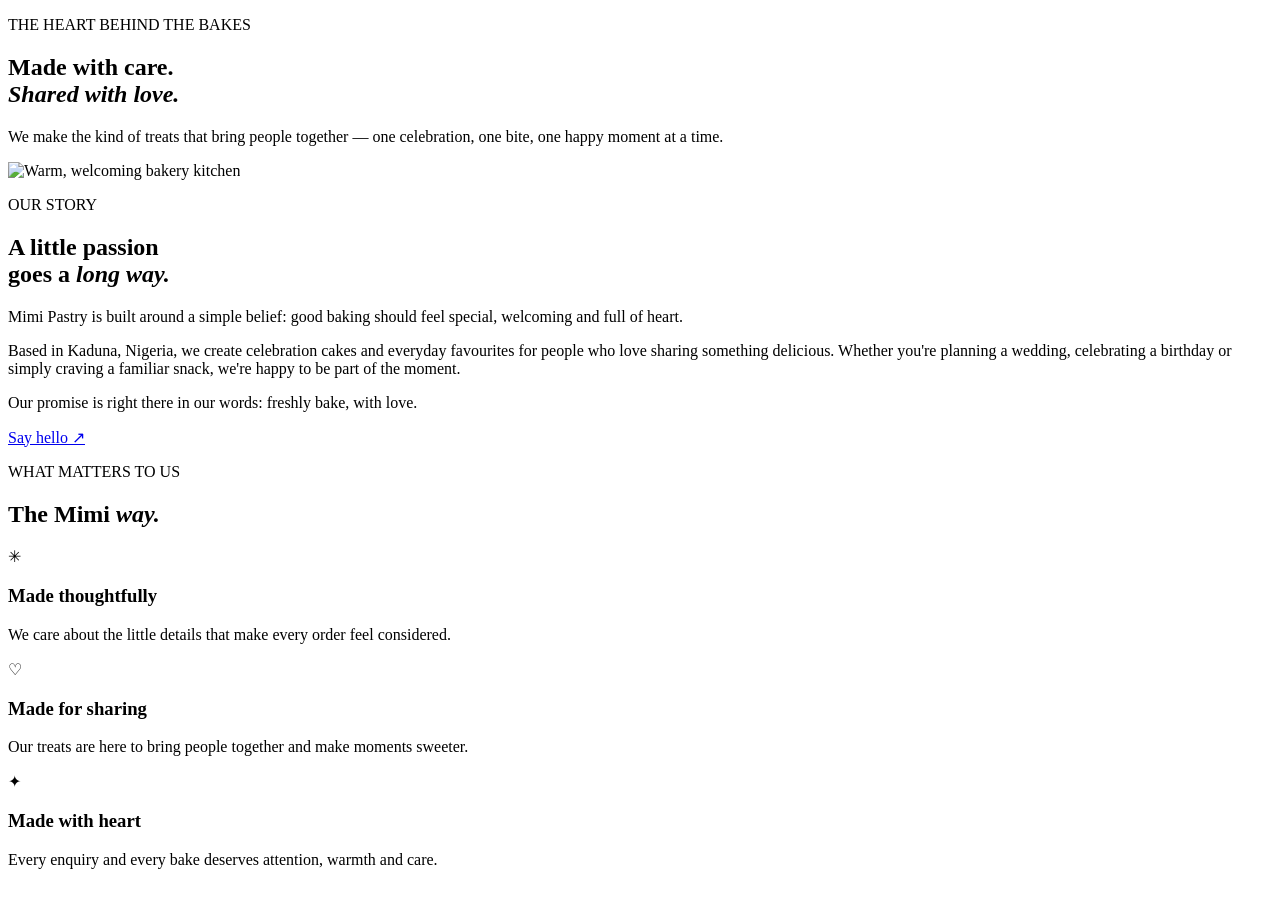
==== about.html @ 94906a31 "Build Mimi Pastry website: about.html" ====
<!doctype html><html lang="en"><head><meta charset="utf-8"><meta name="viewport" content="width=device-width,initial-scale=1"><meta name="description" content="Get to know Mimi Pastry, a Kaduna bakery making treats freshly and with love."><title>Our Story | Mimi Pastry</title><link rel="preconnect" href="https://fonts.googleapis.com"><link rel="preconnect" href="https://fonts.gstatic.com" crossorigin><link href="https://fonts.googleapis.com/css2?family=DM+Sans:wght@400;500;600;700&family=Playfair+Display:wght@500;600;700&display=swap" rel="stylesheet"><link rel="stylesheet" href="assets/css/style.css"></head><body data-page="about"><div id="site-header"></div><main><section class="page-hero about-hero"><div class="container"><p class="eyebrow light">THE HEART BEHIND THE BAKES</p><h1>Made with care.<br><em>Shared with love.</em></h1><p>We make the kind of treats that bring people together — one celebration, one bite, one happy moment at a time.</p></div></section><section class="section-pad"><div class="container story-grid"><div class="story-image"><img src="https://images.unsplash.com/photo-1556911220-e15b29be8c8f?auto=format&fit=crop&w=1000&q=85" alt="Warm, welcoming bakery kitchen"></div><div><p class="eyebrow">OUR STORY</p><h2>A little passion<br>goes a <em>long way.</em></h2><p class="body-copy">Mimi Pastry is built around a simple belief: good baking should feel special, welcoming and full of heart.</p><p>Based in Kaduna, Nigeria, we create celebration cakes and everyday favourites for people who love sharing something delicious. Whether you're planning a wedding, celebrating a birthday or simply craving a familiar snack, we're happy to be part of the moment.</p><p>Our promise is right there in our words: freshly bake, with love.</p><a class="btn btn-dark" href="contact.html">Say hello ↗</a></div></div></section><section class="values-section section-pad"><div class="container"><p class="eyebrow">WHAT MATTERS TO US</p><h2>The Mimi <em>way.</em></h2><div class="values-grid"><div><span>✳</span><h3>Made thoughtfully</h3><p>We care about the little details that make every order feel considered.</p></div><div><span>♡</span><h3>Made for sharing</h3><p>Our treats are here to bring people together and make moments sweeter.</p></div><div><span>✦</span><h3>Made with heart</h3><p>Every enquiry and every bake deserves attention, warmth and care.</p></div></div></div></section></main><div id="site-footer"></div><script src="assets/js/app.js"></script></body></html>
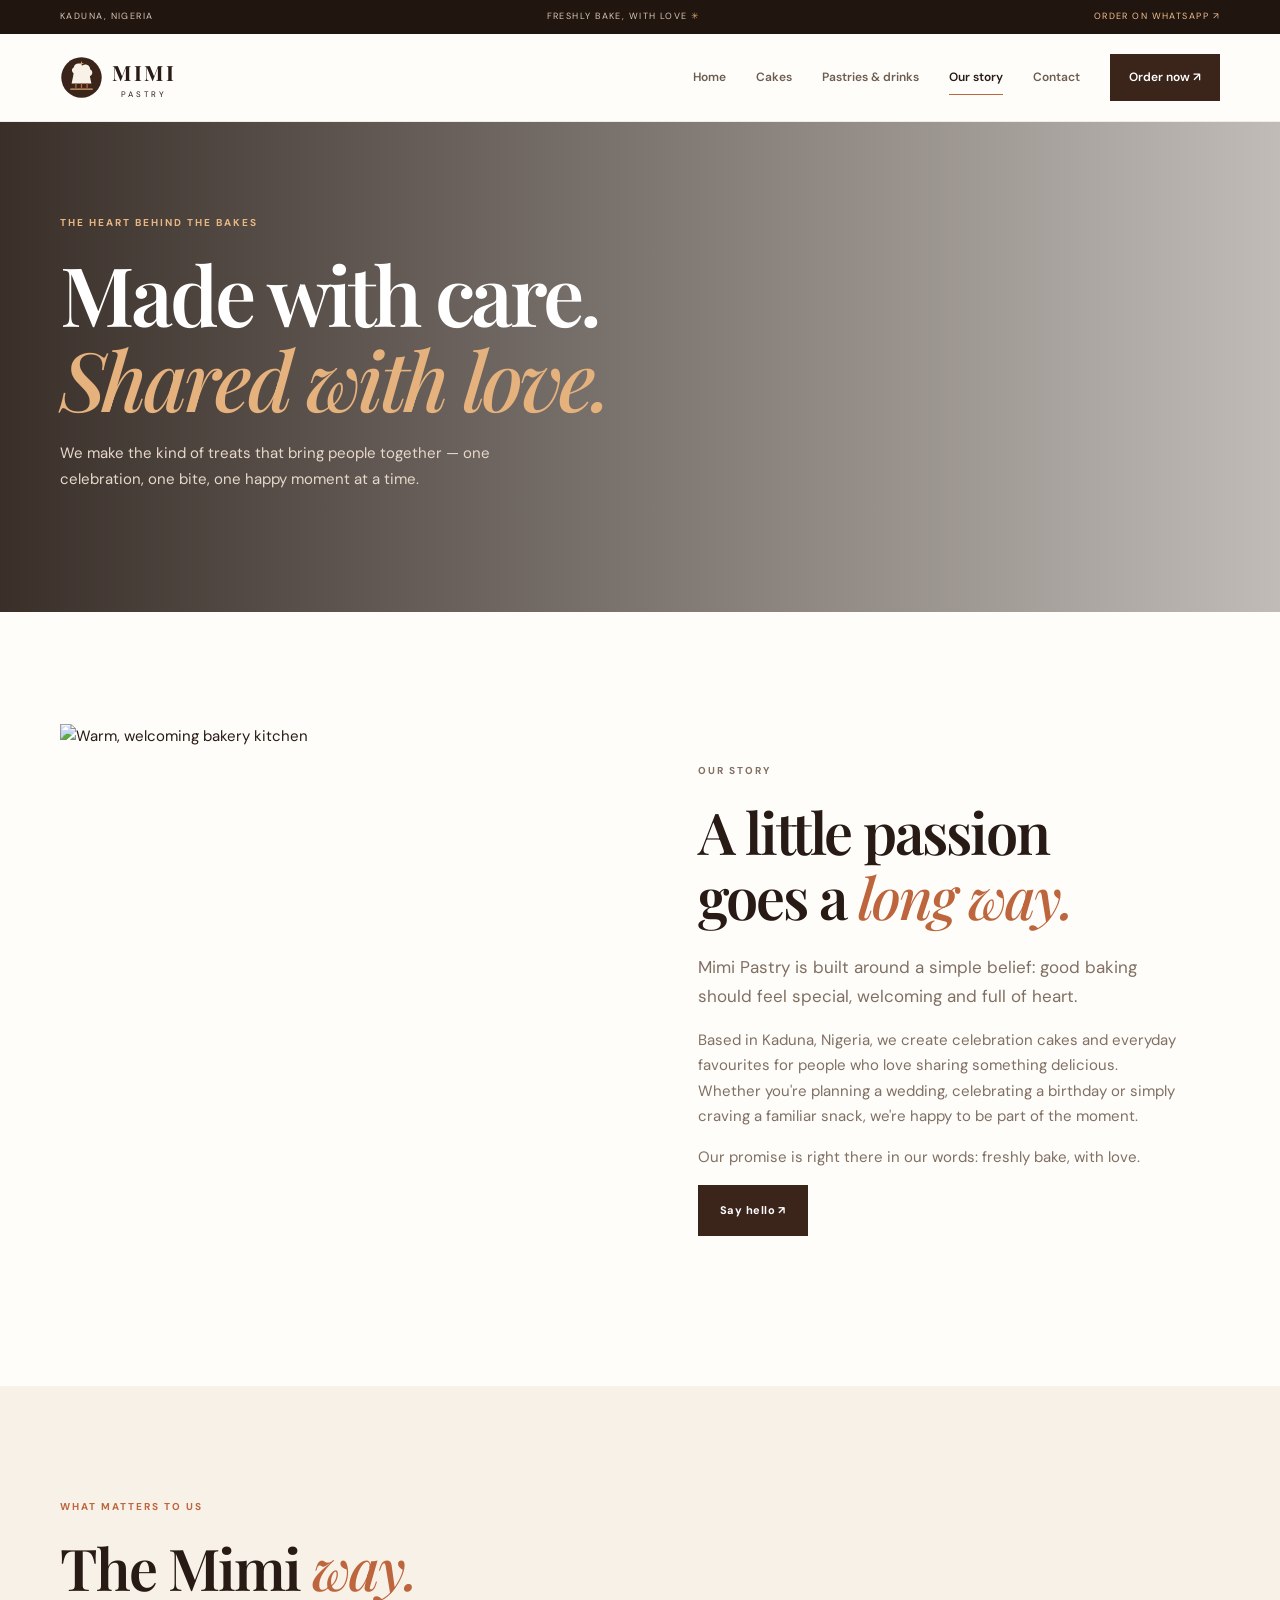
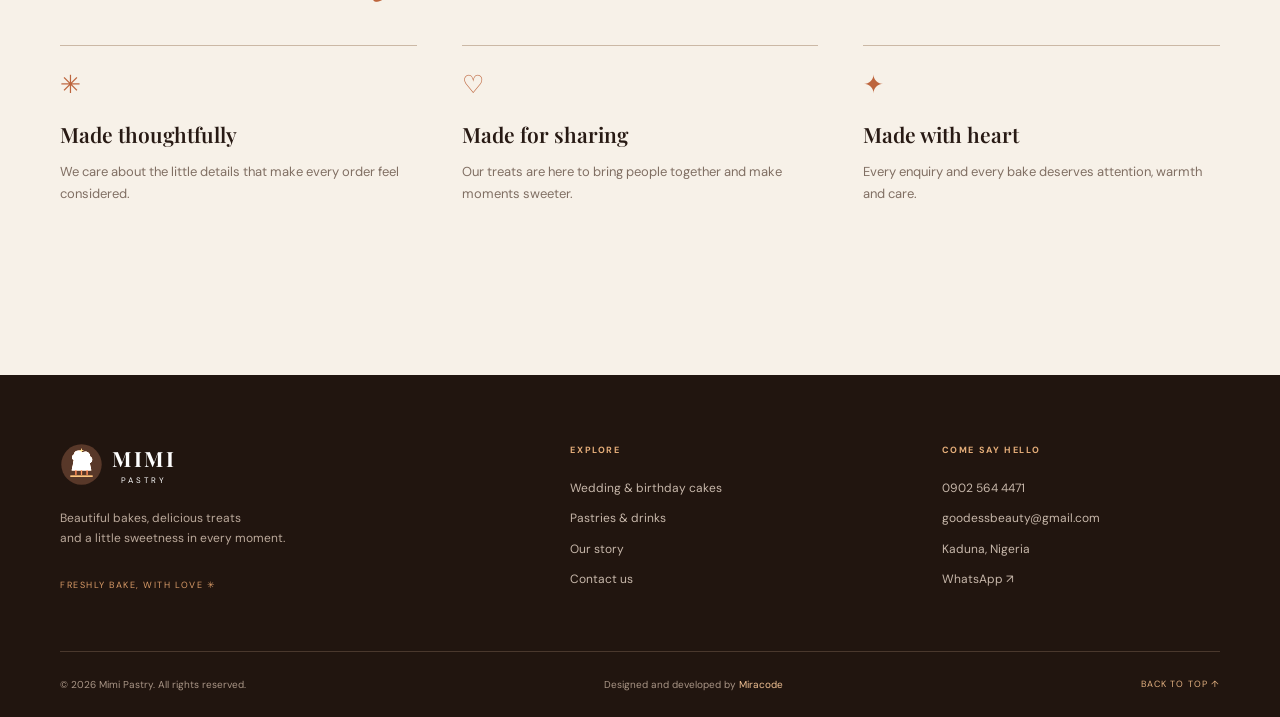
==== commit 94af3c2f: "Fix footer back-to-top anchor" ====
--- a/about.html
+++ b/about.html
@@ -1 +1 @@
-<!doctype html><html lang="en"><head><meta charset="utf-8"><meta name="viewport" content="width=device-width,initial-scale=1"><meta name="description" content="Get to know Mimi Pastry, a Kaduna bakery making treats freshly and with love."><title>Our Story | Mimi Pastry</title><link rel="preconnect" href="https://fonts.googleapis.com"><link rel="preconnect" href="https://fonts.gstatic.com" crossorigin><link href="https://fonts.googleapis.com/css2?family=DM+Sans:wght@400;500;600;700&family=Playfair+Display:wght@500;600;700&display=swap" rel="stylesheet"><link rel="stylesheet" href="assets/css/style.css"></head><body data-page="about"><div id="site-header"></div><main><section class="page-hero about-hero"><div class="container"><p class="eyebrow light">THE HEART BEHIND THE BAKES</p><h1>Made with care.<br><em>Shared with love.</em></h1><p>We make the kind of treats that bring people together — one celebration, one bite, one happy moment at a time.</p></div></section><section class="section-pad"><div class="container story-grid"><div class="story-image"><img src="https://images.unsplash.com/photo-1556911220-e15b29be8c8f?auto=format&fit=crop&w=1000&q=85" alt="Warm, welcoming bakery kitchen"></div><div><p class="eyebrow">OUR STORY</p><h2>A little passion<br>goes a <em>long way.</em></h2><p class="body-copy">Mimi Pastry is built around a simple belief: good baking should feel special, welcoming and full of heart.</p><p>Based in Kaduna, Nigeria, we create celebration cakes and everyday favourites for people who love sharing something delicious. Whether you're planning a wedding, celebrating a birthday or simply craving a familiar snack, we're happy to be part of the moment.</p><p>Our promise is right there in our words: freshly bake, with love.</p><a class="btn btn-dark" href="contact.html">Say hello ↗</a></div></div></section><section class="values-section section-pad"><div class="container"><p class="eyebrow">WHAT MATTERS TO US</p><h2>The Mimi <em>way.</em></h2><div class="values-grid"><div><span>✳</span><h3>Made thoughtfully</h3><p>We care about the little details that make every order feel considered.</p></div><div><span>♡</span><h3>Made for sharing</h3><p>Our treats are here to bring people together and make moments sweeter.</p></div><div><span>✦</span><h3>Made with heart</h3><p>Every enquiry and every bake deserves attention, warmth and care.</p></div></div></div></section></main><div id="site-footer"></div><script src="assets/js/app.js"></script></body></html>+<!doctype html><html lang="en"><head><meta charset="utf-8"><meta name="viewport" content="width=device-width,initial-scale=1"><meta name="description" content="Get to know Mimi Pastry, a Kaduna bakery making treats freshly and with love."><title>Our Story | Mimi Pastry</title><link rel="preconnect" href="https://fonts.googleapis.com"><link rel="preconnect" href="https://fonts.gstatic.com" crossorigin><link href="https://fonts.googleapis.com/css2?family=DM+Sans:wght@400;500;600;700&family=Playfair+Display:wght@500;600;700&display=swap" rel="stylesheet"><link rel="stylesheet" href="assets/css/style.css"></head><body id="top" data-page="about"><div id="site-header"></div><main><section class="page-hero about-hero"><div class="container"><p class="eyebrow light">THE HEART BEHIND THE BAKES</p><h1>Made with care.<br><em>Shared with love.</em></h1><p>We make the kind of treats that bring people together — one celebration, one bite, one happy moment at a time.</p></div></section><section class="section-pad"><div class="container story-grid"><div class="story-image"><img src="https://images.unsplash.com/photo-1556911220-e15b29be8c8f?auto=format&fit=crop&w=1000&q=85" alt="Warm, welcoming bakery kitchen"></div><div><p class="eyebrow">OUR STORY</p><h2>A little passion<br>goes a <em>long way.</em></h2><p class="body-copy">Mimi Pastry is built around a simple belief: good baking should feel special, welcoming and full of heart.</p><p>Based in Kaduna, Nigeria, we create celebration cakes and everyday favourites for people who love sharing something delicious. Whether you're planning a wedding, celebrating a birthday or simply craving a familiar snack, we're happy to be part of the moment.</p><p>Our promise is right there in our words: freshly bake, with love.</p><a class="btn btn-dark" href="contact.html">Say hello ↗</a></div></div></section><section class="values-section section-pad"><div class="container"><p class="eyebrow">WHAT MATTERS TO US</p><h2>The Mimi <em>way.</em></h2><div class="values-grid"><div><span>✳</span><h3>Made thoughtfully</h3><p>We care about the little details that make every order feel considered.</p></div><div><span>♡</span><h3>Made for sharing</h3><p>Our treats are here to bring people together and make moments sweeter.</p></div><div><span>✦</span><h3>Made with heart</h3><p>Every enquiry and every bake deserves attention, warmth and care.</p></div></div></div></section></main><div id="site-footer"></div><script src="assets/js/app.js"></script></body></html>
--- a/assets/css/style.css
+++ b/assets/css/style.css
@@ -0,0 +1,8 @@
+:root{--ink:#281a14;--brown:#3b251b;--cream:#f7f1e8;--paper:#fffdf9;--orange:#bd653d;--gold:#d8a56b;--muted:#806f63;--line:#e7ddd1;--serif:"Playfair Display",Georgia,serif;--sans:"DM Sans",Arial,sans-serif}*{box-sizing:border-box}html{scroll-behavior:smooth}body{margin:0;background:var(--paper);color:var(--ink);font-family:var(--sans);font-size:15px;line-height:1.7}body.nav-open{overflow:hidden}a{color:inherit;text-decoration:none}img{display:block;max-width:100%;width:100%;object-fit:cover}button{font:inherit}.container{width:min(1160px,calc(100% - 48px));margin-inline:auto}.topbar{background:#21150f;color:#d9c6b5;font-size:9px;letter-spacing:.16em}.topbar-inner{height:34px;display:flex;align-items:center;justify-content:space-between}.topbar i{color:var(--gold);font-style:normal}.topbar a{color:#f2c08f}.site-header{height:88px;background:var(--paper);position:relative;z-index:20;border-bottom:1px solid rgba(40,26,20,.07)}.nav-wrap{height:100%;display:flex;align-items:center;justify-content:space-between}.brand{display:flex;align-items:center;gap:9px;line-height:1;color:var(--ink)}.brand img{width:43px;height:43px}.brand span{display:grid;gap:4px}.brand b{font:700 21px var(--serif);letter-spacing:.12em}.brand small{font-size:8px;letter-spacing:.35em;text-align:center}.main-nav{display:flex;align-items:center;gap:30px;font-size:12px;font-weight:600}.main-nav>a:not(.nav-order){position:relative;padding:8px 0;color:#6d5c50}.main-nav>a:not(.nav-order):after{content:"";position:absolute;left:0;bottom:1px;width:0;height:1px;background:var(--orange);transition:width .25s}.main-nav>a:hover:after,.main-nav>a[aria-current=page]:after{width:100%}.main-nav>a[aria-current=page]{color:var(--ink)}.nav-order{background:var(--brown);color:#fff;padding:13px 19px;transition:background .25s,transform .25s}.nav-order:hover{background:var(--orange);transform:translateY(-2px)}.menu-toggle{display:none;border:0;background:none;padding:10px}.menu-toggle span{display:block;width:24px;height:2px;background:var(--ink);margin:5px}
+.hero{min-height:650px;height:min(760px,78vw);position:relative;display:flex;align-items:center;background:#271a13;color:#fff;overflow:hidden}.hero-image{position:absolute;inset:0;background:linear-gradient(90deg,rgba(28,17,12,.9) 0%,rgba(28,17,12,.72) 42%,rgba(28,17,12,.12) 100%),url("https://images.unsplash.com/photo-1578985545062-69928b1d9587?auto=format&fit=crop&w=2000&q=90") center 48%/cover;transform:scale(1.02);animation:hero-settle 1.4s ease-out both}.hero-inner{position:relative;z-index:1;padding-block:90px}.eyebrow{font-size:10px;letter-spacing:.2em;font-weight:700;color:var(--orange);margin:0 0 20px}.eyebrow.light{color:#e8b783}.hero h1,.page-hero h1{font:600 clamp(52px,7.2vw,94px)/1.04 var(--serif);letter-spacing:-.045em;margin:0 0 25px;max-width:720px}.hero h1 em,.page-hero h1 em,.section-pad h2 em,.bottom-cta h2 em,.menu-cta h3 em,.map-inner h2 em{font-weight:500;color:#e5b17d}.hero-copy{max-width:440px;color:#e2d5c9;font-size:15px;margin:0 0 32px}.hero-actions{display:flex;align-items:center;gap:28px}.btn{display:inline-flex;align-items:center;justify-content:center;gap:28px;padding:16px 22px;font-size:11px;font-weight:700;letter-spacing:.04em;transition:transform .25s,background .25s}.btn:hover{transform:translateY(-3px)}.btn-primary{background:#d98b57;color:#25160f}.btn-primary:hover{background:#efb27e}.btn-dark{background:var(--brown);color:white}.btn-dark:hover{background:var(--orange)}.text-link{font-size:11px;font-weight:700;letter-spacing:.04em}.text-link span{margin-left:8px}.light-link{color:#fff}.hero-note{position:absolute;right:4%;bottom:38px;font-size:9px;letter-spacing:.18em;color:#f3d9c1}.hero-note span{color:var(--gold);font-size:18px;margin-left:9px}.section-pad{padding:112px 0}.intro{background:var(--cream)}.intro-grid,.order-grid,.story-grid,.contact-grid{display:grid;grid-template-columns:1fr 1fr;gap:11%;align-items:center}.section-pad h2{font:600 clamp(38px,4.5vw,58px)/1.13 var(--serif);letter-spacing:-.035em;margin:0 0 24px}.section-pad h2 em{color:var(--orange)}.intro-copy{max-width:460px}.large-copy{font:500 22px/1.5 var(--serif);margin:0 0 16px}.intro-copy>p:not(.large-copy),.body-copy,.story-grid p{color:var(--muted)}.under-link{display:inline-block;margin-top:18px;padding-bottom:6px;border-bottom:1px solid var(--orange);font-size:11px;font-weight:700}.under-link span{margin-left:12px;color:var(--orange)}.section-heading{display:flex;align-items:end;justify-content:space-between;margin-bottom:42px}.section-heading h2{margin-bottom:0}.heading-note{max-width:330px;color:var(--muted);font-size:13px;margin:0 0 5px}.feature{background:#fffdf9}.feature-grid{display:grid;grid-template-columns:1.15fr 1fr 1fr;gap:18px}.feature-card{height:440px;position:relative;overflow:hidden;background:var(--brown);color:white}.feature-card.tall{height:500px}.feature-card img{height:100%;transition:transform .7s cubic-bezier(.2,.7,.2,1);opacity:.85}.feature-card:after{content:"";position:absolute;inset:35% 0 0;background:linear-gradient(transparent,rgba(23,13,8,.78))}.feature-card:hover img{transform:scale(1.06)}.feature-number,.feature-title,.feature-arrow{position:absolute;z-index:1}.feature-number{left:24px;top:22px;font-size:9px;letter-spacing:.16em}.feature-title{left:24px;bottom:23px;font:500 28px var(--serif)}.feature-arrow{right:24px;bottom:26px;font-size:20px}.mobile-link{display:none}.quote-band{background:#eee1d2;padding:76px 0;text-align:center}.quote-inner{position:relative}.quote-mark{font:100px/.7 var(--serif);color:#c57a4e}.quote-inner p{font:500 clamp(25px,3vw,38px)/1.35 var(--serif);margin:12px 0 20px}.quote-sign{font-size:9px;letter-spacing:.2em;color:var(--orange);font-weight:700}.order-section{background:var(--cream)}.order-grid{gap:12%;}.order-grid>div:first-child{max-width:440px}.order-photo{position:relative;height:490px}.order-photo img{height:100%}.photo-stamp{position:absolute;right:-22px;bottom:28px;width:100px;height:100px;border-radius:50%;background:#d98b57;color:#2b1b12;display:grid;place-content:center;text-align:center;font:700 14px/1.2 var(--serif);transform:rotate(10deg)}.bottom-cta{background:var(--brown);color:white;padding:88px 0}.bottom-cta-inner{display:flex;justify-content:space-between;align-items:center}.bottom-cta h2{font:600 clamp(42px,5vw,64px)/1.08 var(--serif);margin:0}.site-footer{background:#21150f;color:#f7eee5;padding:68px 0 0}.footer-main{display:grid;grid-template-columns:1.5fr 1fr 1fr;gap:8%;padding-bottom:55px}.brand-light{color:#fff}.brand-light img{filter:brightness(1.5)}.footer-brand>p{color:#bba99b;font-size:12px;margin:22px 0}.footer-slogan{font-size:9px;letter-spacing:.17em;color:#d99b68}.footer-col{display:flex;flex-direction:column;align-items:flex-start;gap:10px;font-size:12px;color:#c7b7aa}.footer-col>span{font-size:9px;letter-spacing:.18em;color:#e5ae7a;font-weight:700;margin-bottom:10px}.footer-col a:hover,.credit-link:hover{color:#e5ae7a}.footer-col p{margin:0}.footer-bottom{border-top:1px solid #4a382d;min-height:66px;display:flex;align-items:center;justify-content:space-between;color:#a99586;font-size:10px}.credit-link{color:#f0c194;transition:color .2s}.back-top{letter-spacing:.12em;font-size:9px;color:#e3b181}
+.page-hero{min-height:490px;display:flex;align-items:center;color:white;background-position:center;background-size:cover;position:relative}.page-hero:before{content:"";position:absolute;inset:0;background:linear-gradient(90deg,rgba(30,18,12,.88),rgba(30,18,12,.28))}.page-hero .container{position:relative;z-index:1;padding-block:80px}.page-hero h1{font-size:clamp(54px,7vw,82px);margin-bottom:20px}.page-hero p:not(.eyebrow){max-width:500px;color:#e7d8cb;margin:0 0 28px}.cake-hero{background-image:url("https://images.unsplash.com/photo-1535141192574-5d4897c12636?auto=format&fit=crop&w=1900&q=85")}.pastry-hero{background-image:url("https://images.unsplash.com/photo-1555507036-ab1f4038808a?auto=format&fit=crop&w=1900&q=85")}.about-hero{background-image:url("https://images.unsplash.com/photo-1556911220-e15b29be8c8f?auto=format&fit=crop&w=1900&q=85")}.contact-hero{background-image:url("https://images.unsplash.com/photo-1486427944299-d1955d23e34d?auto=format&fit=crop&w=1900&q=85")}.gallery-grid{display:grid;grid-template-columns:repeat(3,1fr);gap:22px}.gallery-card{background:var(--cream)}.gallery-card img{height:275px}.gallery-card>div{padding:25px}.gallery-card span,.menu-card span{font-size:9px;letter-spacing:.15em;color:var(--orange);font-weight:700}.gallery-card h3,.menu-card h3{font:600 25px var(--serif);margin:8px 0}.gallery-card p,.menu-card p{color:var(--muted);font-size:12px;min-height:42px}.gallery-card a{font-size:10px;font-weight:700;border-bottom:1px solid var(--orange);padding-bottom:5px}.process-section,.values-section{background:var(--cream)}.process-section h2,.values-section h2{margin-bottom:45px}.steps,.values-grid{display:grid;grid-template-columns:repeat(3,1fr);gap:45px;margin-bottom:45px}.steps>div,.values-grid>div{border-top:1px solid #cbb8a5;padding-top:18px}.steps b{font:italic 22px var(--serif);color:var(--orange)}.steps h3,.values-grid h3{font:600 21px var(--serif);margin:13px 0 7px}.steps p,.values-grid p{color:var(--muted);font-size:13px}.menu-grid{display:grid;grid-template-columns:repeat(3,1fr);gap:20px}.menu-card{background:var(--cream)}.menu-card img{height:220px}.menu-card>div{padding:22px}.menu-card p{margin-bottom:0}.menu-cta{padding:32px;background:var(--brown);color:white;display:flex;flex-direction:column;justify-content:center;min-height:340px}.menu-cta .cta-spark{font-size:32px;color:var(--gold)}.menu-cta h3{font:500 31px/1.2 var(--serif);margin:0 0 18px}.menu-cta .eyebrow{margin:14px 0}.story-grid{gap:10%;}.story-image{height:550px}.story-image img{height:100%}.story-grid>div:last-child{max-width:480px}.story-grid .body-copy{font-size:17px}.values-grid>div>span{font-size:25px;color:var(--orange)}.contact-grid{align-items:start;gap:14%}.contact-grid>div:first-child{max-width:430px}.contact-details{border-top:1px solid var(--line)}.contact-details>div{padding:19px 0;border-bottom:1px solid var(--line)}.contact-details span{display:block;color:var(--orange);font-size:9px;letter-spacing:.16em;font-weight:700;margin-bottom:7px}.contact-details a,.contact-details p{font:500 18px var(--serif);margin:0}.contact-details a:hover{color:var(--orange)}.map-panel{background:#302017;color:#fff;padding:70px 0}.map-inner{display:flex;align-items:center;justify-content:space-between}.map-icon{font-size:46px;color:var(--gold)}.map-inner h2{font:500 36px/1.15 var(--serif);margin:0}.map-inner .eyebrow{margin-bottom:12px}
+.reveal{opacity:0;transform:translateY(22px);transition:opacity .7s ease,transform .7s ease}.reveal.is-visible{opacity:1;transform:translateY(0)}@keyframes hero-settle{from{transform:scale(1.08);opacity:.6}to{transform:scale(1.02);opacity:1}}
+@media(max-width:900px){.main-nav{gap:17px}.feature-card{height:380px}.feature-card.tall{height:430px}.gallery-card img{height:220px}.footer-main{gap:5%}.intro-grid,.order-grid,.story-grid,.contact-grid{gap:7%}}
+@media(max-width:700px){.container{width:min(100% - 36px,560px)}.topbar-inner{height:31px;font-size:8px}.topbar-inner>span:first-child{display:none}.topbar-inner>span:nth-child(2){margin-right:auto}.site-header{height:72px}.brand img{width:38px;height:38px}.brand b{font-size:19px}.menu-toggle{display:block;position:relative;z-index:25}.main-nav{position:fixed;inset:103px 0 0;background:var(--paper);display:flex;flex-direction:column;align-items:stretch;gap:0;padding:30px 28px;transform:translateX(100%);transition:transform .35s ease}.main-nav.is-open{transform:translateX(0)}.main-nav>a:not(.nav-order){font:500 24px var(--serif);padding:15px 0;border-bottom:1px solid var(--line)}.nav-order{text-align:center;margin-top:25px}.hero{height:auto;min-height:680px;align-items:end}.hero-image{background-position:58% center;background-image:linear-gradient(90deg,rgba(28,17,12,.84),rgba(28,17,12,.3)),url("https://images.unsplash.com/photo-1578985545062-69928b1d9587?auto=format&fit=crop&w=1100&q=85")}.hero-inner{padding:100px 0 110px}.hero h1{font-size:clamp(51px,13vw,72px)}.hero-copy{max-width:340px}.hero-actions{align-items:flex-start;flex-direction:column;gap:20px}.hero-note{bottom:25px;font-size:8px}.section-pad{padding:76px 0}.intro-grid,.order-grid,.story-grid,.contact-grid{grid-template-columns:1fr;gap:30px}.section-pad h2{font-size:43px}.large-copy{font-size:20px}.section-heading{display:block;margin-bottom:30px}.section-heading h2{margin-bottom:18px}.heading-note{max-width:100%}.desktop-link{display:none}.feature-grid{grid-template-columns:1fr 1fr;gap:12px}.feature-card,.feature-card.tall{height:320px}.feature-card:first-child{grid-column:span 2;height:390px}.feature-title{font-size:23px;left:17px;bottom:18px}.feature-number{left:17px;top:16px;font-size:8px}.feature-arrow{right:16px;bottom:20px}.mobile-link{display:inline-block}.quote-band{padding:58px 0}.order-photo{height:370px;margin-right:15px}.photo-stamp{width:82px;height:82px;right:-12px;font-size:12px}.bottom-cta{padding:65px 0}.bottom-cta-inner{align-items:flex-start;gap:30px;flex-direction:column}.bottom-cta h2{font-size:48px}.footer-main{grid-template-columns:1fr 1fr;gap:35px 22px}.footer-brand{grid-column:span 2}.footer-bottom{padding:18px 0;gap:12px;align-items:flex-start;flex-direction:column}.back-top{align-self:flex-end}.page-hero{min-height:440px}.page-hero .container{padding-block:65px}.page-hero h1{font-size:56px}.gallery-grid,.menu-grid{grid-template-columns:1fr 1fr;gap:13px}.gallery-card img{height:190px}.gallery-card>div{padding:17px}.gallery-card h3,.menu-card h3{font-size:21px}.gallery-card p,.menu-card p{font-size:11px}.menu-card img{height:160px}.menu-card>div{padding:15px}.menu-cta{padding:20px;min-height:290px}.menu-cta h3{font-size:25px}.steps,.values-grid{grid-template-columns:1fr;gap:25px;margin-bottom:35px}.story-image{height:360px}.map-inner{align-items:flex-start;flex-direction:column;gap:22px}.map-inner h2{font-size:31px}}
+@media(max-width:390px){.gallery-grid,.menu-grid{grid-template-columns:1fr}.gallery-card img,.menu-card img{height:220px}.feature-card,.feature-card.tall{height:290px}.feature-card:first-child{height:340px}.topbar-inner>span:nth-child(2){font-size:7px}}
+@media(prefers-reduced-motion:reduce){html{scroll-behavior:auto}*,*:before,*:after{animation-duration:.01ms!important;animation-iteration-count:1!important;transition-duration:.01ms!important}.reveal{opacity:1;transform:none}}
